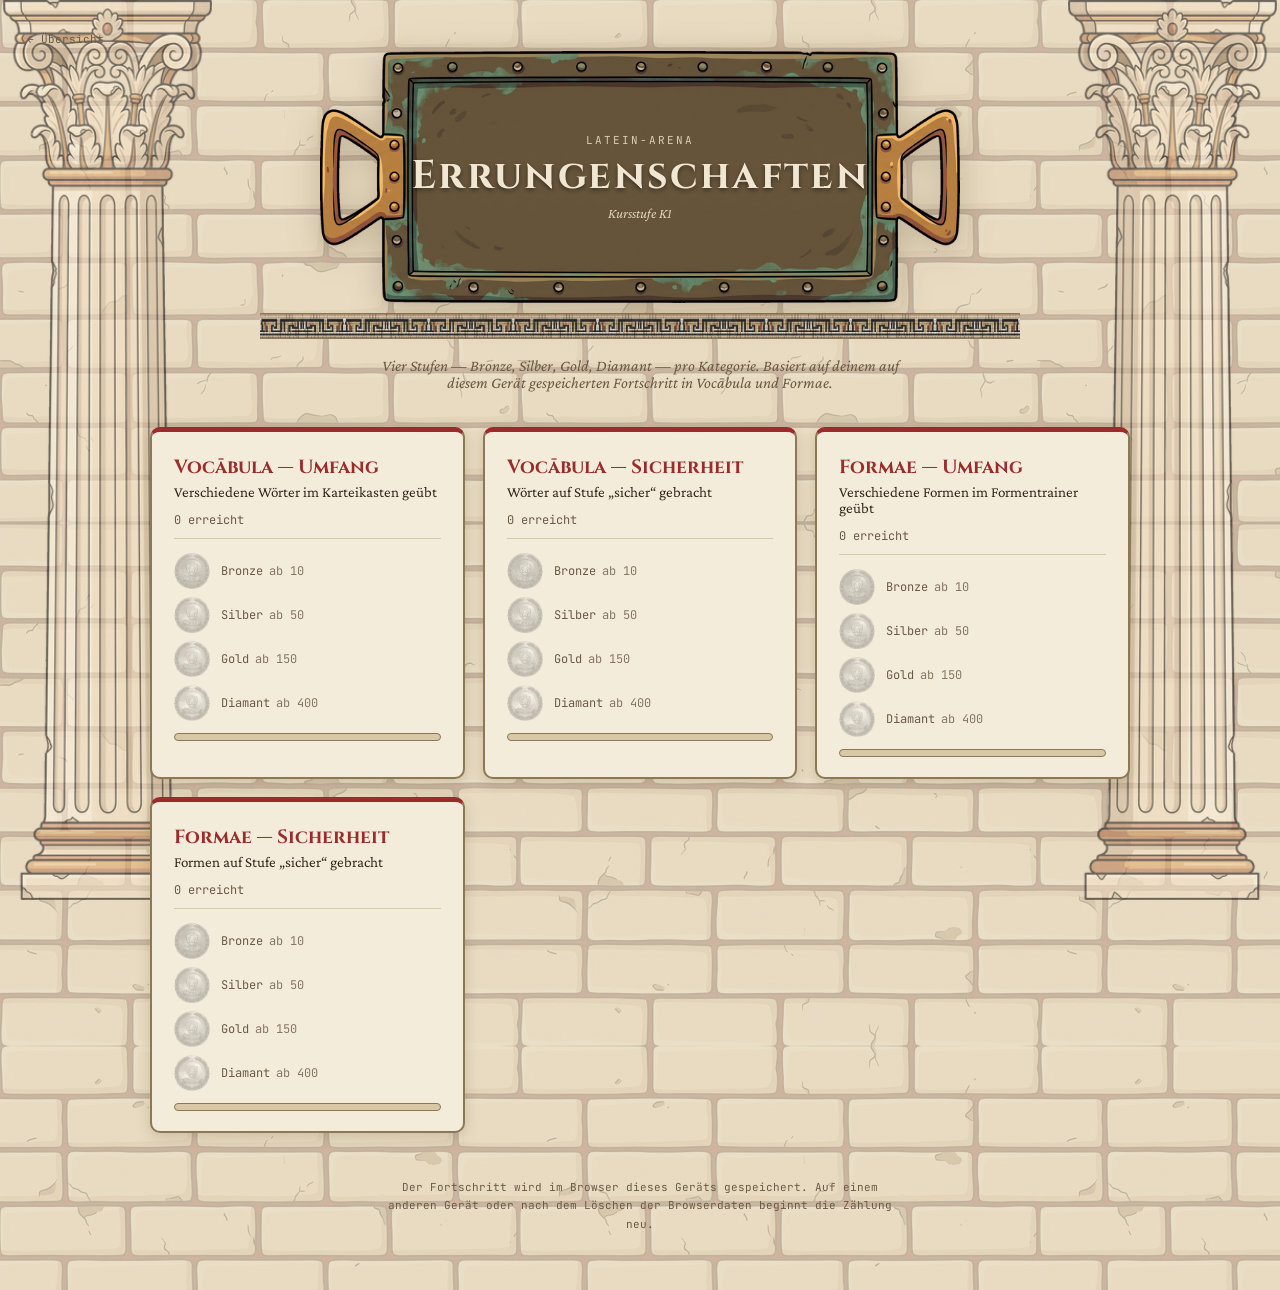
==== achievements.html @ 67e7aa0b "Oberflaeche auf das helle Theme der Schwester-Plattform umstellen Die Kursstufen-Arena sah aus wie v" ====
<!DOCTYPE html>
<html lang="de">
<head>
<meta charset="UTF-8">
<meta name="viewport" content="width=device-width, initial-scale=1">
<title>Errungenschaften · Latein-Arena</title>
<link rel="preconnect" href="https://fonts.googleapis.com">
<link rel="preconnect" href="https://fonts.gstatic.com" crossorigin>
<link href="https://fonts.googleapis.com/css2?family=Cinzel:wght@500;700&family=Crimson+Pro:ital,wght@0,400;0,600;1,400&family=JetBrains+Mono:wght@400;500&display=swap" rel="stylesheet">
<link rel="stylesheet" href="theme.css">
<style>
  .untertitel{ color:var(--ink-soft); font-style:italic; font-size:16px;
    margin:0 0 clamp(22px,4vh,36px); text-align:center; max-width:560px; }

  .gitter{ display:grid; grid-template-columns:repeat(auto-fit, minmax(310px, 1fr));
    gap:18px; width:100%; max-width:980px; }
  .karte{
    padding:22px 22px 20px; background:var(--putz);
    border:var(--rand); border-top:5px solid var(--pompeji); border-radius:10px;
    box-shadow:var(--schatten);
  }
  .karte-titel{ font-family:var(--font-display); font-weight:700; font-size:19px;
    color:var(--pompeji); margin-bottom:4px; }
  .karte-text{ font-size:15px; color:var(--ink); margin-bottom:12px; }
  .karte-stand{ font-family:var(--font-mono); font-size:12px; color:var(--ink-soft);
    margin-bottom:14px; padding-bottom:10px; border-bottom:1px solid var(--wand-tief); }

  /* Die Badges tragen die Stufe selbst. Nicht erreichte Stufen werden entsaettigt
     und abgedunkelt, statt durch einen Platzhalter ersetzt zu werden -- so ist
     sichtbar, was noch kommt. */
  .stufe-reihe{ display:flex; align-items:center; gap:11px; margin-bottom:8px; }
  .stufe-badge{ width:36px; height:36px; flex-shrink:0; background-size:contain;
    background-repeat:no-repeat; background-position:center;
    filter:grayscale(1) opacity(.32); transition:filter .3s; }
  .stufe-reihe.erreicht .stufe-badge{ filter:none; }
  .stufe-label{ font-family:var(--font-mono); font-size:12px; flex:1; }
  .stufe-label .stufe-name{ color:var(--ink-soft); }
  .stufe-reihe.erreicht .stufe-label .stufe-name{ color:var(--pompeji); font-weight:600; }
  .stufe-label .stufe-schwelle{ color:var(--ink-soft); margin-left:6px; opacity:.8; }
  .stufe-haken{ font-family:var(--font-mono); font-size:13px; color:var(--richtig); width:14px; }

  .balken{ height:8px; border-radius:4px; background:var(--wand-tief);
    overflow:hidden; margin-top:12px; border:1px solid var(--bronze); }
  .balken-fuell{ height:100%; background:var(--pompeji); transition:width .4s ease; }

  .fusszeile{ font-family:var(--font-mono); font-size:11px; color:var(--ink-soft);
    margin-top:clamp(30px,5vh,48px); text-align:center; max-width:520px; line-height:1.7; }
</style>
</head>
<body>
  <div class="saeule-links"></div>
  <div class="saeule-rechts"></div>

  <a class="zurueck" href="./index.html">← Übersicht</a>

  <div class="kopf-tafel">
    <div class="eyebrow">Latein-Arena</div>
    <h1>Errungenschaften</h1>
    <div class="kopf-unter">Kursstufe K1</div>
  </div>
  <div class="trenner"></div>

  <p class="untertitel">Vier Stufen — Bronze, Silber, Gold, Diamant — pro Kategorie. Basiert auf deinem auf diesem Gerät gespeicherten Fortschritt in Vocābula und Formae.</p>

  <div class="gitter" id="grid"></div>

  <p class="fusszeile">Der Fortschritt wird im Browser dieses Geräts gespeichert. Auf einem anderen Gerät oder nach dem Löschen der Browserdaten beginnt die Zählung neu.</p>

<script>
  const TIERS = [
    {name:"Bronze",  key:"bronze",  bild:"assets/achievements/badge_bronze.png"},
    {name:"Silber",  key:"silber",  bild:"assets/achievements/badge_silver.png"},
    {name:"Gold",    key:"gold",    bild:"assets/achievements/badge_gold.png"},
    {name:"Diamant", key:"diamant", bild:"assets/achievements/badge_diamond.png"},
  ];

  function ladeProgress(key){
    try {
      const raw = localStorage.getItem(key);
      return raw ? JSON.parse(raw) : {};
    } catch(e) { return {}; }
  }

  const vocProgress = ladeProgress("latein-arena-kursstufe-fortschritt");
  const formProgress = ladeProgress("formentrainer-fortschritt");

  function auswertung(progress){
    const stufen = Object.values(progress);
    return { geuebt: stufen.length, sicher: stufen.filter(s => s >= 3).length };
  }

  const vAusw = auswertung(vocProgress);
  const fAusw = auswertung(formProgress);

  const KATEGORIEN = [
    { titel:"Vocābula — Umfang", beschreibung:"Verschiedene Wörter im Karteikasten geübt", wert: vAusw.geuebt, schwellen:{bronze:10, silber:50, gold:150, diamant:400} },
    { titel:"Vocābula — Sicherheit", beschreibung:"Wörter auf Stufe „sicher“ gebracht", wert: vAusw.sicher, schwellen:{bronze:10, silber:50, gold:150, diamant:400} },
    { titel:"Formae — Umfang", beschreibung:"Verschiedene Formen im Formentrainer geübt", wert: fAusw.geuebt, schwellen:{bronze:10, silber:50, gold:150, diamant:400} },
    { titel:"Formae — Sicherheit", beschreibung:"Formen auf Stufe „sicher“ gebracht", wert: fAusw.sicher, schwellen:{bronze:10, silber:50, gold:150, diamant:400} },
  ];

  const grid = document.getElementById('grid');
  KATEGORIEN.forEach(k => {
    const karte = document.createElement('div');
    karte.className = 'karte';

    let hoechsteStufe = null;
    TIERS.forEach(t => { if (k.wert >= k.schwellen[t.key]) hoechsteStufe = t.name; });

    const naechste = TIERS.find(t => k.wert < k.schwellen[t.key]);
    const naechsteSchwelle = naechste ? k.schwellen[naechste.key] : k.schwellen.diamant;
    const vorherigeSchwelle = (() => {
      const idx = TIERS.findIndex(t => t.name === (naechste ? naechste.name : "Diamant"));
      return idx > 0 ? k.schwellen[TIERS[idx-1].key] : 0;
    })();
    const spanne = naechsteSchwelle - vorherigeSchwelle;
    const fortschrittImSpan = Math.max(0, k.wert - vorherigeSchwelle);
    const pct = Math.min(100, Math.round((fortschrittImSpan / spanne) * 100));

    karte.innerHTML = `
      <div class="karte-titel">${k.titel}</div>
      <div class="karte-text">${k.beschreibung}</div>
      <div class="karte-stand">${k.wert} erreicht${hoechsteStufe ? ` · aktuell: ${hoechsteStufe}` : ''}</div>
      ${TIERS.map(t => {
        const erreicht = k.wert >= k.schwellen[t.key];
        return `<div class="stufe-reihe ${erreicht?'erreicht':''}">
          <div class="stufe-badge" style="background-image:url('${t.bild}')"></div>
          <div class="stufe-label"><span class="stufe-name">${t.name}</span><span class="stufe-schwelle">ab ${k.schwellen[t.key]}</span></div>
          <div class="stufe-haken">${erreicht?'✓':''}</div>
        </div>`;
      }).join('')}
      <div class="balken"><div class="balken-fuell" style="width:${pct}%"></div></div>
    `;
    grid.appendChild(karte);
  });
</script>
</body>
</html>
---- theme.css ----
/* theme.css — Latein-Arena Kursstufe K1
   Gemeinsame Gestaltung von index, wortschatz, formentrainer und achievements.
   Einbinden per <link rel="stylesheet" href="theme.css"> VOR dem eigenen <style>.

   Die Palette ist bewusst dieselbe wie in der Schwester-Plattform "Ludi Romani"
   (Repo Latein_Plattform): gleiche Token-Namen, gleiche Werte, gleiche Assets.
   Wer dort eine Farbe aendert, kann die Zeile hier unveraendert uebernehmen.

   Abweichung: --font-display und --font-body. Ludi Romani nutzt Georgia und
   Verdana. In der Kursstufe wird viel zusammenhaengender Text gelesen, deshalb
   hier Cinzel (roemische Kapitalis) fuer Ueberschriften und Crimson Pro fuer
   den Fliesstext; Georgia bleibt als Rueckfallebene, falls die Webfonts nicht
   laden. Die Kontrastwerte sind davon nicht betroffen.

   Alle Kontraste sind Messwerte (WCAG-Verhaeltnis), keine Schaetzungen. */

:root {
    /* ---- Grundflaechen ---- */
    --wand:        #e6d9bf;   /* Seitengrund, Travertin */
    --wand-tief:   #d8c8a6;   /* Abstufung, Raender */
    --putz:        #f4ecdb;   /* Karten und helle Flaechen */
    --putz-hell:   #fbf6ec;   /* hervorgehobene Flaechen */

    /* ---- Schrift ---- */
    --ink:         #33281c;   /* Fliesstext      auf Wand 10,3 · auf Putz 12,2 */
    --ink-soft:    #6b5a44;   /* Sekundaertext   auf Wand  4,7 · auf Putz  5,6 */
    --pompeji:     #9b2c2c;   /* Akzent          auf Wand  5,4 · auf Putz  6,4 */

    /* ---- Material: nur fuer Raender und Flaechen, NIE als Schriftfarbe ---- */
    --bronze:      #8c7853;
    --gold:        #b8912f;
    --marmor:      #f0e6d2;

    /* ---- Rueckmeldung und Leitner-Stufen ----
       Die alten Stufenfarben (#b5533c/#c9a961/#6b8f5c) waren fuer den dunklen
       Grund gemacht und lagen auf Putz bei 2,6-3,4, also unter der Grenze.
       Diese hier liegen bei 5,5 / 5,2 / 6,0. */
    --richtig:     #2f6b3a;
    --falsch:      #b03030;
    --stufe-rot:   #b03030;
    --stufe-gelb:  #8a6114;
    --stufe-gruen: #2f6b3a;

    /* ---- Schrift ---- */
    --font-display: 'Cinzel', Georgia, 'Times New Roman', serif;
    --font-body:    'Crimson Pro', Georgia, 'Times New Roman', serif;
    --font-mono:    'JetBrains Mono', 'Consolas', monospace;

    /* ---- Wiederkehrende Masse ---- */
    --rand: 2px solid var(--bronze);
    --schatten: 0 4px 14px rgba(80, 60, 30, 0.18);
    --schatten-tief: 0 8px 24px rgba(80, 60, 30, 0.26);
}

* { box-sizing: border-box; }

body {
    margin: 0;
    font-family: var(--font-body);
    color: var(--ink);
    min-height: 100dvh;

    /* Steinwand als Grund, durch eine Lage Wandfarbe stark zurueckgenommen:
       Textur ja, Konkurrenz zum Inhalt nein. Kachel wie in Ludi Romani. */
    background-color: var(--wand);
    background-image:
        linear-gradient(rgba(230, 217, 191, 0.82), rgba(230, 217, 191, 0.82)),
        url('assets/ui/wand.jpg');
    background-size: auto, 520px auto;
    background-repeat: repeat, repeat;

    display: flex; flex-direction: column; align-items: center;
    padding: clamp(12px, 3vh, 28px) clamp(10px, 3vw, 16px) clamp(24px, 5vh, 60px);
}

/* ---------- Seitenkopf auf der Bronzetafel ----------
   Die tabula misst 900x354 (2,54:1). Sie traegt den Titel, also darf sie sich
   nicht verzerren: Breite und Hoehe folgen demselben Verhaeltnis. Das Feld der
   Tafel liegt innen bei etwa 78 % der Breite, deshalb sitzt der Text in einem
   entsprechend schmaleren Kasten. Marmorcreme auf dem dunklen Bronzefeld
   kommt auf 5,9, die Zeile darueber auf 4,7 (an der Bilddatei gemessen). */

.kopf-tafel {
    position: relative;
    width: clamp(300px, 62vw, 640px);
    aspect-ratio: 900 / 354;
    background: url('assets/ui/tabula.png') center / contain no-repeat;
    display: flex; flex-direction: column;
    align-items: center; justify-content: center;
    margin-bottom: 4px;
    filter: drop-shadow(0 6px 16px rgba(80, 60, 30, 0.28));
}
.kopf-tafel .eyebrow {
    font-family: var(--font-mono);
    font-size: clamp(8px, 1.1vw, 11px);
    letter-spacing: .18em; text-transform: uppercase;
    color: #d9cfb4; margin-bottom: 2px;
}
.kopf-tafel h1 {
    font-family: var(--font-display); font-weight: 700;
    font-size: clamp(20px, 3.6vw, 40px);
    letter-spacing: .06em; margin: 0; text-align: center;
    color: var(--marmor);
    text-shadow: 0 2px 4px rgba(0, 0, 0, .45);
}
.kopf-tafel .kopf-unter {
    font-family: var(--font-body); font-style: italic;
    font-size: clamp(10px, 1.3vw, 14px);
    color: #ddd3b8; margin-top: 2px; text-align: center;
}

/* ---------- Maeander-Trenner ----------
   Kachelt waagerecht; die Vorlage ist gespiegelt aufgebaut, die Naht sitzt
   deshalb exakt. */
.trenner {
    width: 100%; max-width: 760px; height: 26px;
    background: url('assets/ui/maeander.jpg') left center / auto 100% repeat-x;
    border-top: 1px solid var(--bronze);
    border-bottom: 1px solid var(--bronze);
    margin: 6px auto 18px;
}

/* ---------- Saeulen am Seitenrand ----------
   Reiner Zierrat hinter dem Inhalt, ohne Klickflaeche. Das Bild misst 200x860
   (1:4,3); 24vh Breite ist etwas mehr als die 23,3vh, die das Verhaeltnis
   verlangt, damit die Saeule vollstaendig sichtbar bleibt. Unter 1240 px
   bleibt kein Rand mehr uebrig, auf den sie passt. */
.saeule-links, .saeule-rechts {
    position: fixed; bottom: 0; width: 24vh; height: 100vh;
    background: url('assets/ui/saeule.png') bottom center / auto 100% no-repeat;
    pointer-events: none; z-index: -1; opacity: .55;
}
.saeule-links  { left: 0; }
.saeule-rechts { right: 0; transform: scaleX(-1); }
@media (max-width: 1240px) {
    .saeule-links, .saeule-rechts { display: none; }
}

/* ---------- Zurueck-Verweis ---------- */
.zurueck {
    align-self: flex-start;
    font-family: var(--font-mono); font-size: 11px;
    color: var(--ink-soft); text-decoration: none;
    padding: 4px 10px; border-radius: 6px;
    border: 1px solid transparent;
}
.zurueck:hover { color: var(--pompeji); border-color: var(--bronze); background: var(--putz); }

/* ---------- Knoepfe ----------
   Handlungsflaechen tragen Porphyr, den purpurroten Kaiserstein. Die Kachel
   liegt bei 260 px, also etwa eine Kachel je Knopf.
   WICHTIG: Wer diese Flaechen ueberschreibt, muss `background-color:` schreiben,
   nicht die Kurzform `background:` -- die wuerde das Bild entfernen. */

button, .knopf {
    font-family: var(--font-mono);
    font-size: clamp(12px, 1.3vw, 14px);
    padding: 9px 16px; border-radius: 8px;
    border: var(--rand); background: var(--putz); color: var(--ink);
    cursor: pointer; touch-action: manipulation;
    transition: background .15s, transform .12s, border-color .15s;
}
button:hover, .knopf:hover { background: var(--putz-hell); transform: translateY(-1px); }
button:disabled { cursor: default; transform: none; }

.knopf-haupt {
    background-image: url('assets/ui/porphyr.jpg');
    background-size: 260px auto; background-position: center;
    background-color: var(--pompeji);
    color: var(--marmor); border: 2px solid #6d1f1f;
    font-family: var(--font-display); font-weight: 700;
    letter-spacing: .08em; text-transform: uppercase;
    padding: 13px 32px; border-radius: 26px;
    box-shadow: var(--schatten); text-decoration: none;
    display: inline-block;
}
/* Aufhellen statt Farbwechsel: unter der Textur waere eine andere
   Hintergrundfarbe unsichtbar. */
.knopf-haupt:hover { filter: brightness(1.14); background: var(--pompeji) url('assets/ui/porphyr.jpg') center / 260px auto; }
.knopf-haupt:active { transform: translateY(2px); }

/* ---------- Tafeln und Kaesten ---------- */
.tafel {
    background: var(--putz); border: var(--rand); border-radius: 10px;
    box-shadow: var(--schatten); padding: 18px 20px;
}
.hinweis {
    background: var(--putz) url('assets/ui/lampe.png') right 14px top 12px / 34px auto no-repeat;
    border: var(--rand); border-left: 6px solid var(--pompeji);
    border-radius: 8px; padding: 18px 60px 18px 20px;
    text-align: left; line-height: 1.6; color: var(--ink);
}

/* ---------- Reiter ---------- */
.reiter {
    font-family: var(--font-mono); font-size: 12px;
    padding: 8px 16px; border-radius: 20px;
    border: 1px solid var(--bronze); background: var(--putz);
    color: var(--ink-soft); cursor: pointer; transition: all .18s;
    user-select: none;
}
.reiter:hover { background: var(--putz-hell); color: var(--ink); }
.reiter.aktiv {
    background-color: var(--pompeji);
    background-image: url('assets/ui/porphyr.jpg');
    background-size: 260px auto;
    color: var(--marmor); border-color: #6d1f1f;
    box-shadow: var(--schatten);
}
.reiter-reihe { display: flex; gap: 8px; flex-wrap: wrap; justify-content: center; margin-bottom: 14px; }

/* ---------- Auswahlfelder ---------- */
select {
    font-family: var(--font-mono); font-size: 12px;
    padding: 7px 11px; border-radius: 8px;
    border: 1px solid var(--bronze); background: var(--putz); color: var(--ink);
}
select option { background: var(--putz); color: var(--ink); }

/* ---------- Fortschrittsbalken ---------- */
.balken-schiene {
    flex: 1; min-width: 120px; height: 10px; border-radius: 5px;
    background: var(--wand-tief); overflow: hidden; border: 1px solid var(--bronze);
}
.balken-fuellung { height: 100%; background: var(--pompeji); transition: width .4s ease; }
.balken-fuellung.neu { background: var(--gold); }

@media (prefers-reduced-motion: reduce) {
    * { transition: none !important; animation: none !important; }
}
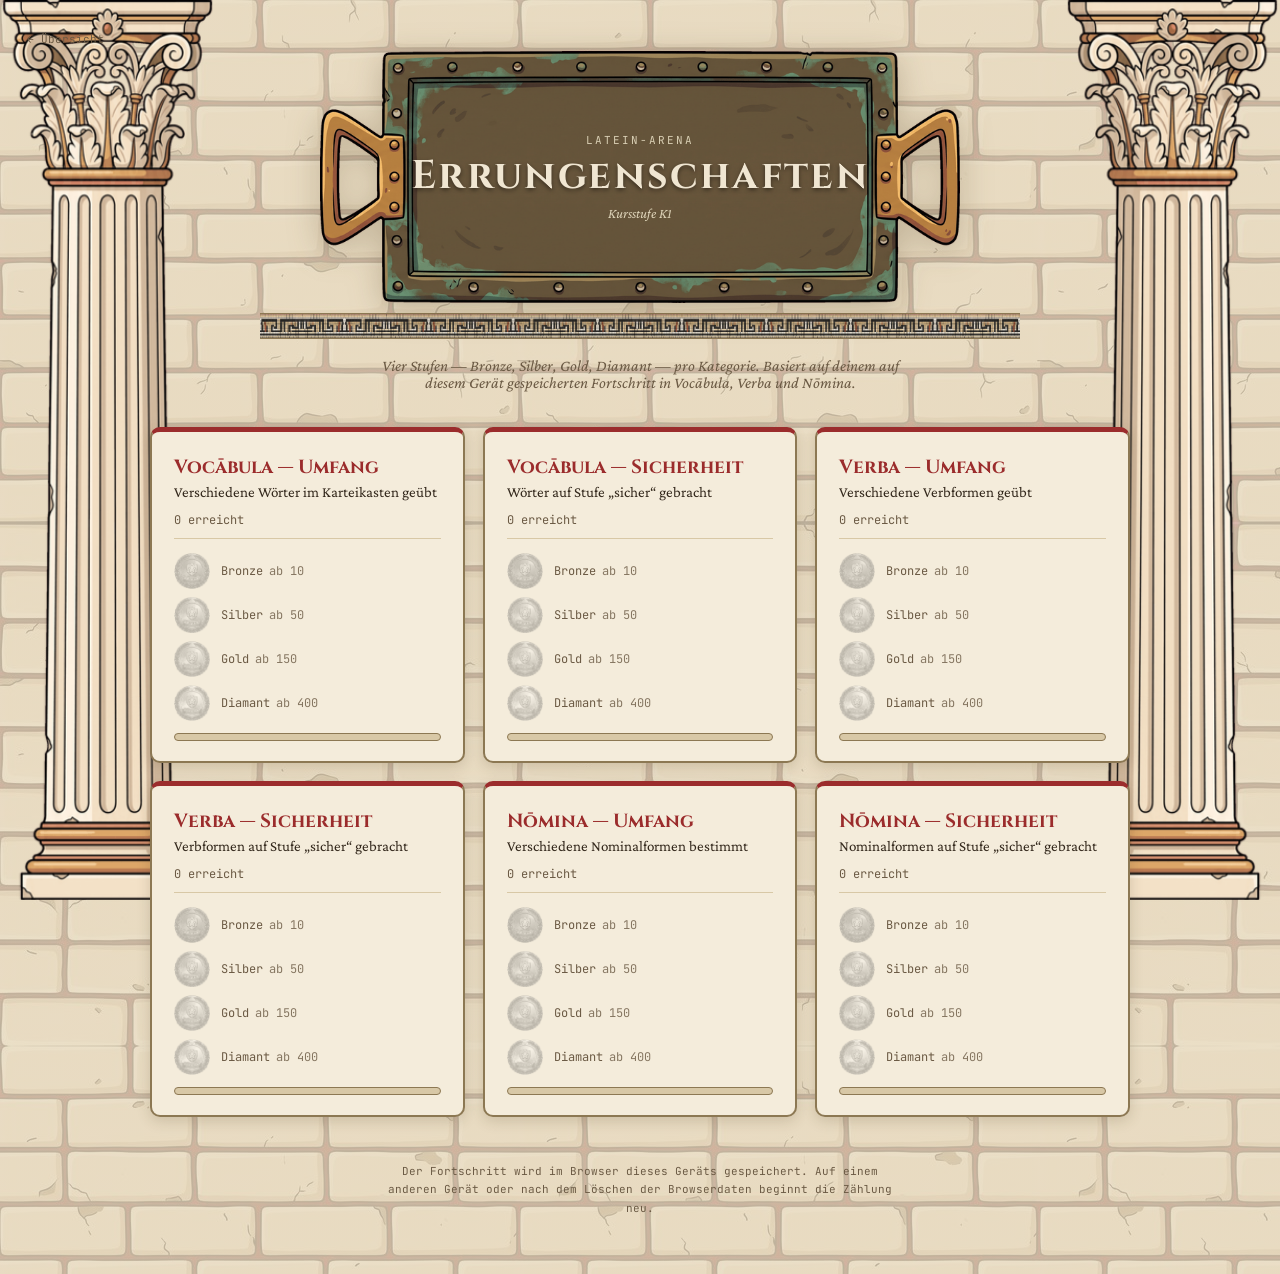
==== commit d54e6fbf: "Nomina: Formenbestimmung fuer Substantive und Adjektive Neues Werkzeug neben Vocabula und Verba. Wie" ====
--- a/achievements.html
+++ b/achievements.html
@@ -60,7 +60,7 @@
   </div>
   <div class="trenner"></div>
 
-  <p class="untertitel">Vier Stufen — Bronze, Silber, Gold, Diamant — pro Kategorie. Basiert auf deinem auf diesem Gerät gespeicherten Fortschritt in Vocābula und Formae.</p>
+  <p class="untertitel">Vier Stufen — Bronze, Silber, Gold, Diamant — pro Kategorie. Basiert auf deinem auf diesem Gerät gespeicherten Fortschritt in Vocābula, Verba und Nōmina.</p>
 
   <div class="gitter" id="grid"></div>
 
@@ -83,6 +83,7 @@
 
   const vocProgress = ladeProgress("latein-arena-kursstufe-fortschritt");
   const formProgress = ladeProgress("formentrainer-fortschritt");
+  const nomProgress  = ladeProgress("nomina-fortschritt");
 
   function auswertung(progress){
     const stufen = Object.values(progress);
@@ -91,12 +92,15 @@
 
   const vAusw = auswertung(vocProgress);
   const fAusw = auswertung(formProgress);
+  const nAusw = auswertung(nomProgress);
 
   const KATEGORIEN = [
     { titel:"Vocābula — Umfang", beschreibung:"Verschiedene Wörter im Karteikasten geübt", wert: vAusw.geuebt, schwellen:{bronze:10, silber:50, gold:150, diamant:400} },
     { titel:"Vocābula — Sicherheit", beschreibung:"Wörter auf Stufe „sicher“ gebracht", wert: vAusw.sicher, schwellen:{bronze:10, silber:50, gold:150, diamant:400} },
-    { titel:"Formae — Umfang", beschreibung:"Verschiedene Formen im Formentrainer geübt", wert: fAusw.geuebt, schwellen:{bronze:10, silber:50, gold:150, diamant:400} },
-    { titel:"Formae — Sicherheit", beschreibung:"Formen auf Stufe „sicher“ gebracht", wert: fAusw.sicher, schwellen:{bronze:10, silber:50, gold:150, diamant:400} },
+    { titel:"Verba — Umfang", beschreibung:"Verschiedene Verbformen geübt", wert: fAusw.geuebt, schwellen:{bronze:10, silber:50, gold:150, diamant:400} },
+    { titel:"Verba — Sicherheit", beschreibung:"Verbformen auf Stufe „sicher“ gebracht", wert: fAusw.sicher, schwellen:{bronze:10, silber:50, gold:150, diamant:400} },
+    { titel:"Nōmina — Umfang", beschreibung:"Verschiedene Nominalformen bestimmt", wert: nAusw.geuebt, schwellen:{bronze:10, silber:50, gold:150, diamant:400} },
+    { titel:"Nōmina — Sicherheit", beschreibung:"Nominalformen auf Stufe „sicher“ gebracht", wert: nAusw.sicher, schwellen:{bronze:10, silber:50, gold:150, diamant:400} },
   ];
 
   const grid = document.getElementById('grid');
--- a/theme.css
+++ b/theme.css
@@ -128,7 +128,7 @@
 .saeule-links, .saeule-rechts {
     position: fixed; bottom: 0; width: 24vh; height: 100vh;
     background: url('assets/ui/saeule.png') bottom center / auto 100% no-repeat;
-    pointer-events: none; z-index: -1; opacity: .55;
+    pointer-events: none; z-index: -1;
 }
 .saeule-links  { left: 0; }
 .saeule-rechts { right: 0; transform: scaleX(-1); }
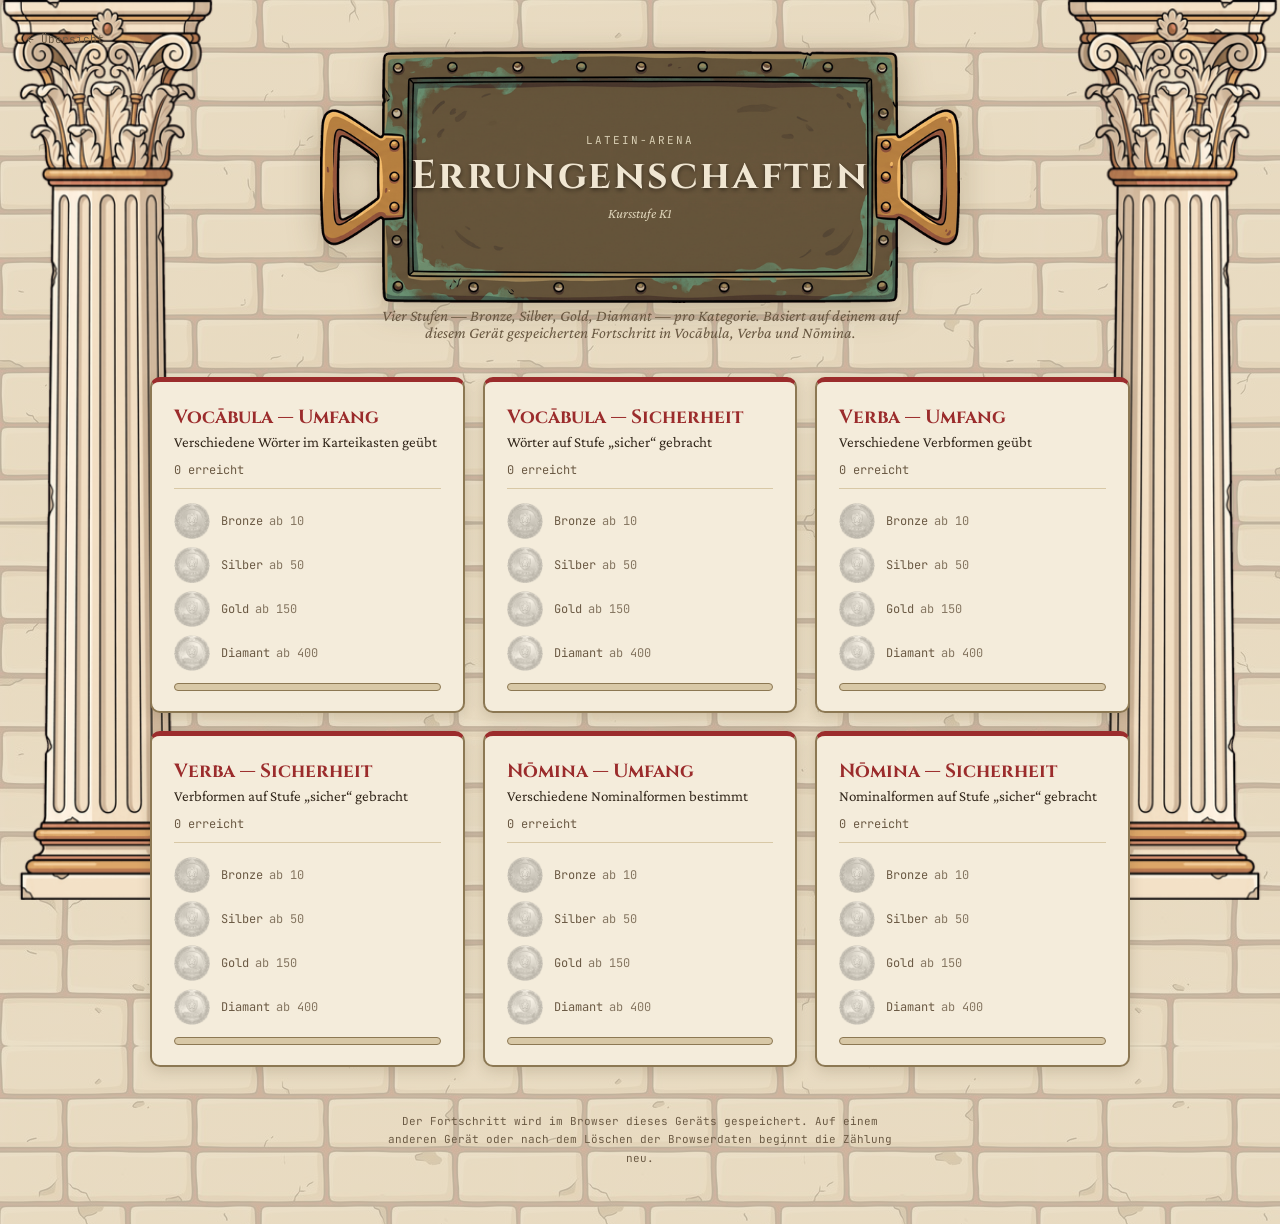
==== commit c4805014: "Maeander entfernen, Zielbalken auf einen Pergamentstreifen setzen Der Maeander-Trenner unter dem Sei" ====
--- a/achievements.html
+++ b/achievements.html
@@ -58,7 +58,6 @@
     <h1>Errungenschaften</h1>
     <div class="kopf-unter">Kursstufe K1</div>
   </div>
-  <div class="trenner"></div>
 
   <p class="untertitel">Vier Stufen — Bronze, Silber, Gold, Diamant — pro Kategorie. Basiert auf deinem auf diesem Gerät gespeicherten Fortschritt in Vocābula, Verba und Nōmina.</p>
 
--- a/theme.css
+++ b/theme.css
@@ -109,16 +109,23 @@
     color: #ddd3b8; margin-top: 2px; text-align: center;
 }
 
-/* ---------- Maeander-Trenner ----------
-   Kachelt waagerecht; die Vorlage ist gespiegelt aufgebaut, die Naht sitzt
-   deshalb exakt. */
-.trenner {
-    width: 100%; max-width: 760px; height: 26px;
-    background: url('assets/ui/maeander.jpg') left center / auto 100% repeat-x;
-    border-top: 1px solid var(--bronze);
-    border-bottom: 1px solid var(--bronze);
-    margin: 6px auto 18px;
-}
+
+/* ---------- Zieltafel ----------
+   Die Fortschrittsbalken gingen vor der Mauertextur unter. Sie sitzen deshalb
+   auf einem Pergamentstreifen, der sie vom Grund abhebt. Das Bild misst
+   900x190; border-image schneidet die gerollten Enden ab und dehnt nur die
+   Mitte, damit der Streifen bei jeder Breite richtig aussieht. */
+.ziel-tafel{
+    display:flex; flex-direction:column; align-items:center; gap:9px;
+    width:clamp(320px, 58vw, 760px);
+    margin-bottom:18px; padding:9px clamp(12px, 2.2vw, 26px);
+    background:#f6ecd4;
+    border:15px solid transparent;
+    border-image:url('assets/ui/pergament.png') 24 fill stretch;
+    filter:drop-shadow(0 6px 16px rgba(80, 60, 30, .24));
+}
+/* Die Balken selbst bringen ihre eigene Breite mit -- in der Tafel gilt deren Breite. */
+.ziel-tafel .daily-goal{ width:100%; margin-bottom:0; }
 
 /* ---------- Saeulen am Seitenrand ----------
    Reiner Zierrat hinter dem Inhalt, ohne Klickflaeche. Das Bild misst 200x860
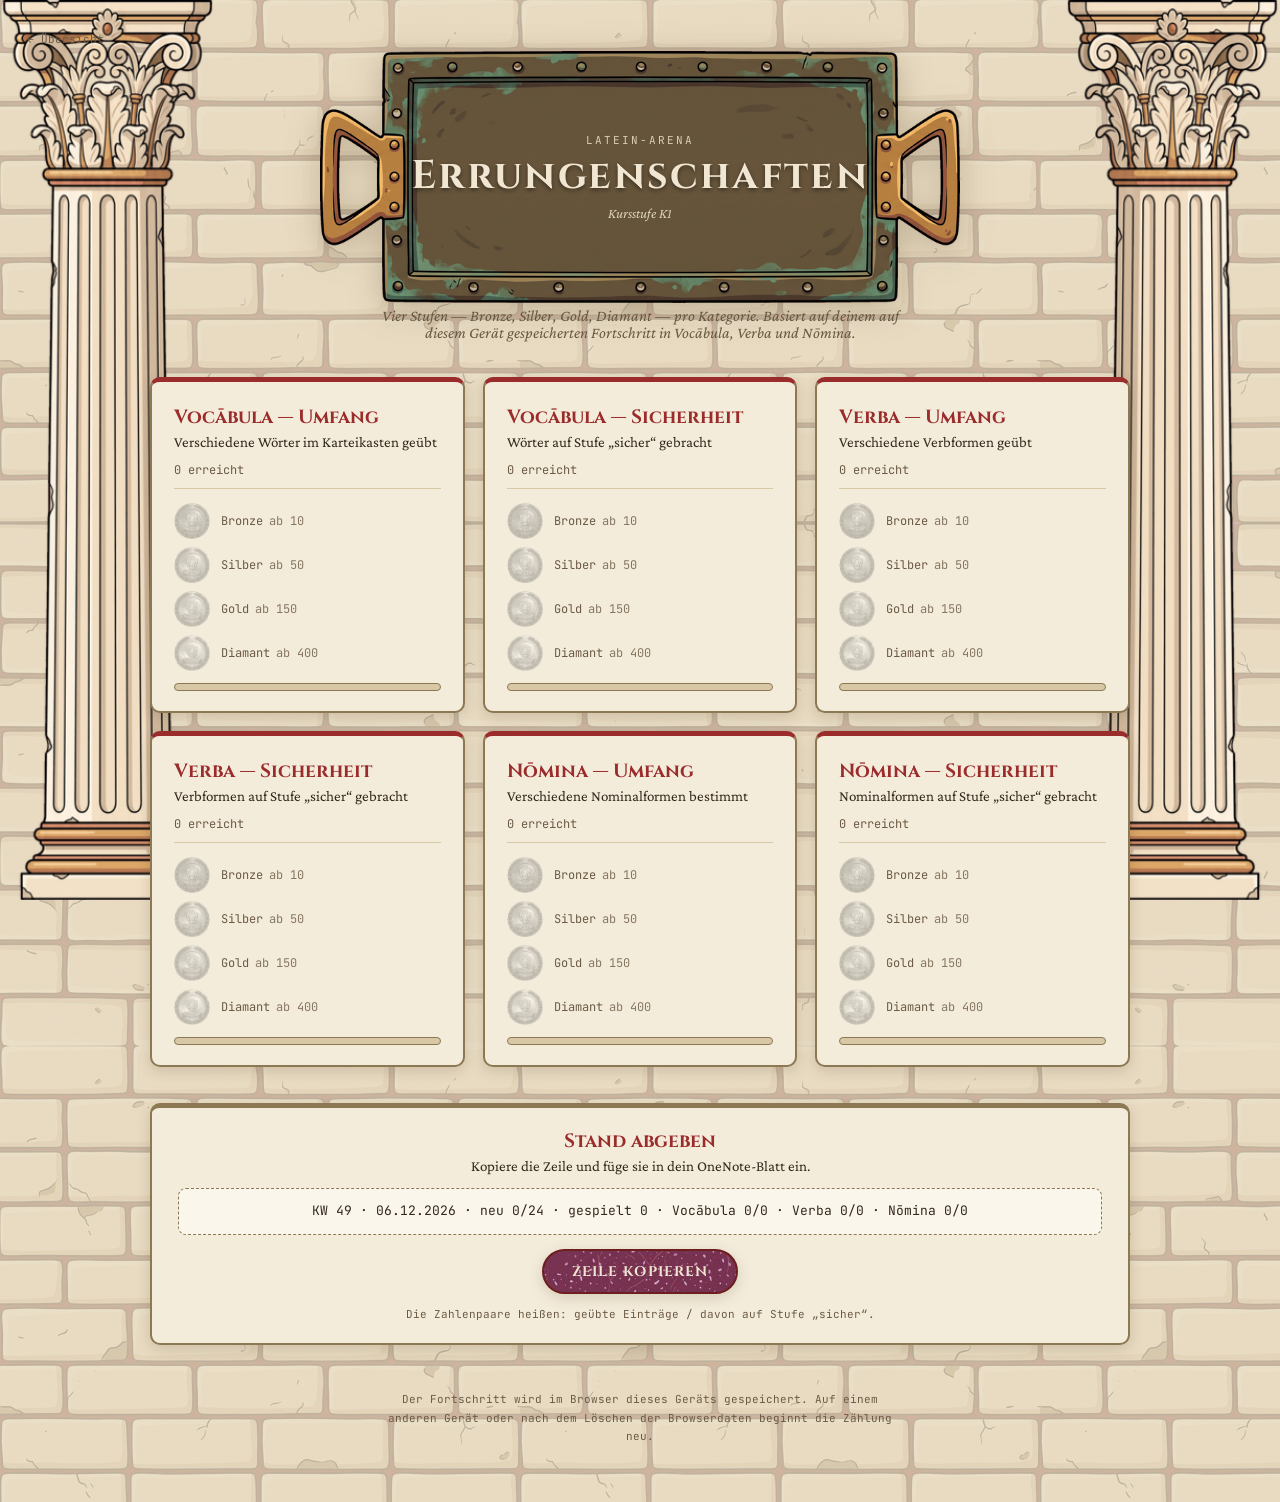
==== commit 35cd97b9: "Abgabezeile fuer OneNote, dazu ein Zaehler der gespielten Karten Die Schueler koennen ihren Stand je" ====
--- a/achievements.html
+++ b/achievements.html
@@ -43,6 +43,36 @@
     overflow:hidden; margin-top:12px; border:1px solid var(--bronze); }
   .balken-fuell{ height:100%; background:var(--pompeji); transition:width .4s ease; }
 
+  /* Abgabe: eine Zeile zum Kopieren, gedacht fuer das eigene OneNote-Blatt.
+     Bewusst menschenlesbar statt verschluesselt -- die Lehrkraft soll sie
+     ueberfliegen koennen, ohne etwas entschluesseln zu muessen. */
+  .abgabe{
+    width:100%; max-width:980px; margin-top:clamp(24px,4vh,38px);
+    padding:20px clamp(18px,3vw,26px);
+    background:var(--putz); border:var(--rand); border-top:5px solid var(--bronze);
+    border-radius:10px; box-shadow:var(--schatten); text-align:center;
+  }
+  .abgabe-titel{ font-family:var(--font-display); font-weight:700; font-size:19px;
+    color:var(--pompeji); margin-bottom:4px; }
+  .abgabe-text{ font-size:15px; color:var(--ink); margin-bottom:14px; }
+  .abgabe-code{
+    display:block; font-family:var(--font-mono); font-size:clamp(11px,1.4vw,13px);
+    line-height:1.6; color:var(--ink); background:var(--putz-hell);
+    border:1px dashed var(--bronze); border-radius:8px;
+    padding:12px 14px; margin-bottom:14px; word-break:break-word; user-select:all;
+  }
+  .abgabe-btn{
+    background-color:var(--pompeji); background-image:url('assets/ui/porphyr.jpg');
+    background-size:260px auto; background-position:center;
+    color:var(--marmor); border:2px solid #6d1f1f;
+    font-family:var(--font-display); font-weight:700; font-size:14px;
+    letter-spacing:.08em; text-transform:uppercase;
+    padding:11px 28px; border-radius:24px; box-shadow:var(--schatten); cursor:pointer;
+  }
+  .abgabe-btn:hover{ filter:brightness(1.14); transform:translateY(-1px); }
+  .abgabe-btn.fertig{ background-image:none; background-color:var(--richtig); border-color:#1f4d27; }
+  .abgabe-legende{ font-family:var(--font-mono); font-size:11px; color:var(--ink-soft);
+    margin-top:12px; line-height:1.6; }
   .fusszeile{ font-family:var(--font-mono); font-size:11px; color:var(--ink-soft);
     margin-top:clamp(30px,5vh,48px); text-align:center; max-width:520px; line-height:1.7; }
 </style>
@@ -63,8 +93,19 @@
 
   <div class="gitter" id="grid"></div>
 
+  <div class="abgabe">
+    <div class="abgabe-titel">Stand abgeben</div>
+    <div class="abgabe-text">Kopiere die Zeile und füge sie in dein OneNote-Blatt ein.</div>
+    <code class="abgabe-code" id="abgabeCode">—</code>
+    <button class="abgabe-btn" id="abgabeBtn">Zeile kopieren</button>
+    <div class="abgabe-legende" id="abgabeLegende">
+      Die Zahlenpaare heißen: geübte Einträge / davon auf Stufe „sicher“.
+    </div>
+  </div>
+
   <p class="fusszeile">Der Fortschritt wird im Browser dieses Geräts gespeichert. Auf einem anderen Gerät oder nach dem Löschen der Browserdaten beginnt die Zählung neu.</p>
 
+<script src="fortschritt.js"></script>
 <script>
   const TIERS = [
     {name:"Bronze",  key:"bronze",  bild:"assets/achievements/badge_bronze.png"},
@@ -136,6 +177,67 @@
     `;
     grid.appendChild(karte);
   });
+
+  // --- Abgabezeile ---------------------------------------------------------
+  // Eine Zeile, die die Schueler in ihr OneNote kopieren. Bewusst lesbar statt
+  // kodiert: die Lehrkraft soll die Spalte ueberfliegen koennen.
+  const WOCHE_KEY = "latein-arena-kursstufe-wochenstatistik";
+
+  // ISO-8601-Kalenderwoche, wie im Vokabeltrainer
+  function isoWoche(d){
+    const t = new Date(Date.UTC(d.getFullYear(), d.getMonth(), d.getDate()));
+    const wochentag = t.getUTCDay() || 7;
+    t.setUTCDate(t.getUTCDate() + 4 - wochentag);
+    const jahresbeginn = new Date(Date.UTC(t.getUTCFullYear(), 0, 1));
+    return Math.ceil(((t - jahresbeginn) / 86400000 + 1) / 7);
+  }
+
+  function abgabezeile(){
+    const heute = new Date();
+    const datum = String(heute.getDate()).padStart(2, "0") + "." +
+                  String(heute.getMonth() + 1).padStart(2, "0") + "." + heute.getFullYear();
+
+    let woche = { count: 0, goal: 24 };
+    try { const roh = localStorage.getItem(WOCHE_KEY); if (roh) woche = JSON.parse(roh); } catch(e) {}
+    const zielErreicht = woche.count >= woche.goal ? " ✓" : "";
+
+    const g = [
+      Gesamtzaehler.stand("latein-arena-kursstufe-gesamt"),
+      Gesamtzaehler.stand("formentrainer-gesamt"),
+      Gesamtzaehler.stand("nomina-gesamt")
+    ];
+    const karten = g.reduce((s, x) => s + x.karten, 0);
+    // "mindestens", solange ein Zaehler mit dem Startwert vorbelegt wurde
+    const vorzeichen = g.some(x => x.geschaetzt) ? "mind. " : "";
+
+    return `KW ${isoWoche(heute)} · ${datum} · neu ${woche.count}/${woche.goal}${zielErreicht}`
+         + ` · gespielt ${vorzeichen}${karten}`
+         + ` · Vocābula ${vAusw.geuebt}/${vAusw.sicher}`
+         + ` · Verba ${fAusw.geuebt}/${fAusw.sicher}`
+         + ` · Nōmina ${nAusw.geuebt}/${nAusw.sicher}`;
+  }
+
+  const zeile = abgabezeile();
+  document.getElementById('abgabeCode').textContent = zeile;
+
+  document.getElementById('abgabeBtn').addEventListener('click', async (e) => {
+    const knopf = e.currentTarget;
+    try {
+      await navigator.clipboard.writeText(zeile);
+      knopf.textContent = "Kopiert ✓"; knopf.classList.add('fertig');
+    } catch(err) {
+      // Kein Zugriff auf die Zwischenablage: manche Umgebungen verweigern die
+      // Berechtigung grundsaetzlich. Dann wenigstens die Zeile markieren -- die
+      // Flaeche traegt user-select:all, ein Tippen erfasst also alles, und das
+      // Geraet bietet von selbst "Kopieren" an.
+      const bereich = document.createRange();
+      bereich.selectNodeContents(document.getElementById('abgabeCode'));
+      const auswahl = window.getSelection();
+      auswahl.removeAllRanges(); auswahl.addRange(bereich);
+      knopf.textContent = "markiert – jetzt kopieren";
+    }
+    setTimeout(() => { knopf.textContent = "Zeile kopieren"; knopf.classList.remove('fertig'); }, 2500);
+  });
 </script>
 </body>
 </html>
--- a/theme.css
+++ b/theme.css
@@ -111,18 +111,70 @@
 
 
 /* ---------- Zieltafel ----------
-   Die Fortschrittsbalken gingen vor der Mauertextur unter. Sie sitzen deshalb
-   auf einem Pergamentstreifen, der sie vom Grund abhebt. Das Bild misst
-   900x190; border-image schneidet die gerollten Enden ab und dehnt nur die
-   Mitte, damit der Streifen bei jeder Breite richtig aussieht. */
+   Die Fortschrittsbalken gingen vor der Mauertextur unter. Sie liegen deshalb
+   auf einer ausgerollten Schriftrolle: zwei Rollenstaebe als Enden, dazwischen
+   das Pergament.
+
+   Zum Pergament: die Vorlage (900x190) ist an den Seitenraendern angeschnitten,
+   das Blatt laeuft dort ohne Rand aus dem Bild. Als border-image wurde diese
+   Schnittkante auf 15 px gequetscht und stand als harte Linie vor der Mauer.
+   Deshalb jetzt als Hintergrundbild mit doppelter Breite und zentriert: zu
+   sehen ist nur die mittlere Haelfte des Bildes, also sauberes Blatt ohne die
+   angeschnittenen Enden und ohne die beiden dunklen Falzlinien bei x=45 und
+   x=855. Die gewellte Ober- und Unterkante bleibt dabei erhalten. */
 .ziel-tafel{
+    /* Einmal zentral, damit Tafel und Staebe denselben Wert benutzen. */
+    --rolle: clamp(27px, 3.6vw, 37px);
+    --knauf: calc(var(--rolle) * 106 / 150);
+    display:flex; align-items:stretch;
+    width:clamp(320px, 58vw, 760px);
+    /* Die Knaeufe ragen ueber das Blatt hinaus. Der Aussenabstand faengt diesen
+       Ueberstand auf, sonst reichen sie auf schmalen Geraeten in die Zeile
+       darueber und in die Reiter darunter. */
+    margin:var(--knauf) 0 calc(18px + var(--knauf));
+    filter:drop-shadow(0 6px 16px rgba(80, 60, 30, .26));
+}
+/* Die Rollenstaebe als border-image: die Knaeufe sind die oberen und unteren
+   Randstreifen und behalten ihre Form, nur der gleichfoermige Schaft dazwischen
+   wird gedehnt. Einfaches Strecken des ganzen Bildes hatte die Knaeufe je nach
+   Hoehe der Tafel gestaucht oder breitgezogen (gemessen 0,12 bis 0,46 statt
+   0,23). Die Randbreiten folgen der Bildbreite von 150 px, damit die Knaeufe
+   bei jeder Rollenbreite unverzerrt bleiben.
+   Gemessene Zonen: links Schaft ab Zeile 112 bis 541 (Bild 150x654),
+/* Der Ueberstand entspricht der Knaufhoehe. Dadurch ist der Schaft so hoch wie
+   das Blatt -- so wie bei einer echten Rolle, um die das Pergament gewickelt
+   ist -- und die Knaeufe stehen vollstaendig darueber und darunter.
+
+   Beide Staebe benutzen dieselbe Knaufhoehe, damit sie auf gleicher Hoehe
+   sitzen. Die Vorlagen sind naemlich nicht deckungsgleich gezeichnet: links
+   112/112 bei 654 px Bildhoehe, rechts 98/100 bei 636 px. Gewaehlt ist der
+   Mittelwert 105/106, so verteilt sich die Abweichung auf beide Seiten (je
+   rund 6 %) statt eine Rolle um 14 % zu strecken. Die Schnittwerte des
+   border-image bleiben dagegen die jeweils gemessenen -- sie sagen, wo im Bild
+   der Knauf endet, und das ist je Vorlage verschieden. */
+.ziel-rolle{
+    --knauf-oben: calc(var(--rolle) * 105 / 150);
+    --knauf-unten: calc(var(--rolle) * 106 / 150);
+    flex:0 0 auto;
+    width:var(--rolle);
+    align-self:stretch;
+    border-style:solid; border-color:transparent;
+    border-width:var(--knauf-oben) 0 var(--knauf-unten);
+    background:none;
+}
+.ziel-rolle.links{
+    border-image:url('assets/ui/rolle-links.png') 112 0 fill stretch;
+    margin:calc(-1 * var(--knauf-oben)) -3px calc(-1 * var(--knauf-unten)) 0;
+}
+.ziel-rolle.rechts{
+    border-image:url('assets/ui/rolle-rechts.png') 98 0 100 0 fill stretch;
+    margin:calc(-1 * var(--knauf-oben)) 0 calc(-1 * var(--knauf-unten)) -3px;
+}
+.ziel-mitte{
+    flex:1 1 auto; min-width:0;
     display:flex; flex-direction:column; align-items:center; gap:9px;
-    width:clamp(320px, 58vw, 760px);
-    margin-bottom:18px; padding:9px clamp(12px, 2.2vw, 26px);
-    background:#f6ecd4;
-    border:15px solid transparent;
-    border-image:url('assets/ui/pergament.png') 24 fill stretch;
-    filter:drop-shadow(0 6px 16px rgba(80, 60, 30, .24));
+    padding:13px clamp(10px, 1.8vw, 20px);
+    background:url('assets/ui/pergament.png') center / 200% 100% no-repeat;
 }
 /* Die Balken selbst bringen ihre eigene Breite mit -- in der Tafel gilt deren Breite. */
 .ziel-tafel .daily-goal{ width:100%; margin-bottom:0; }
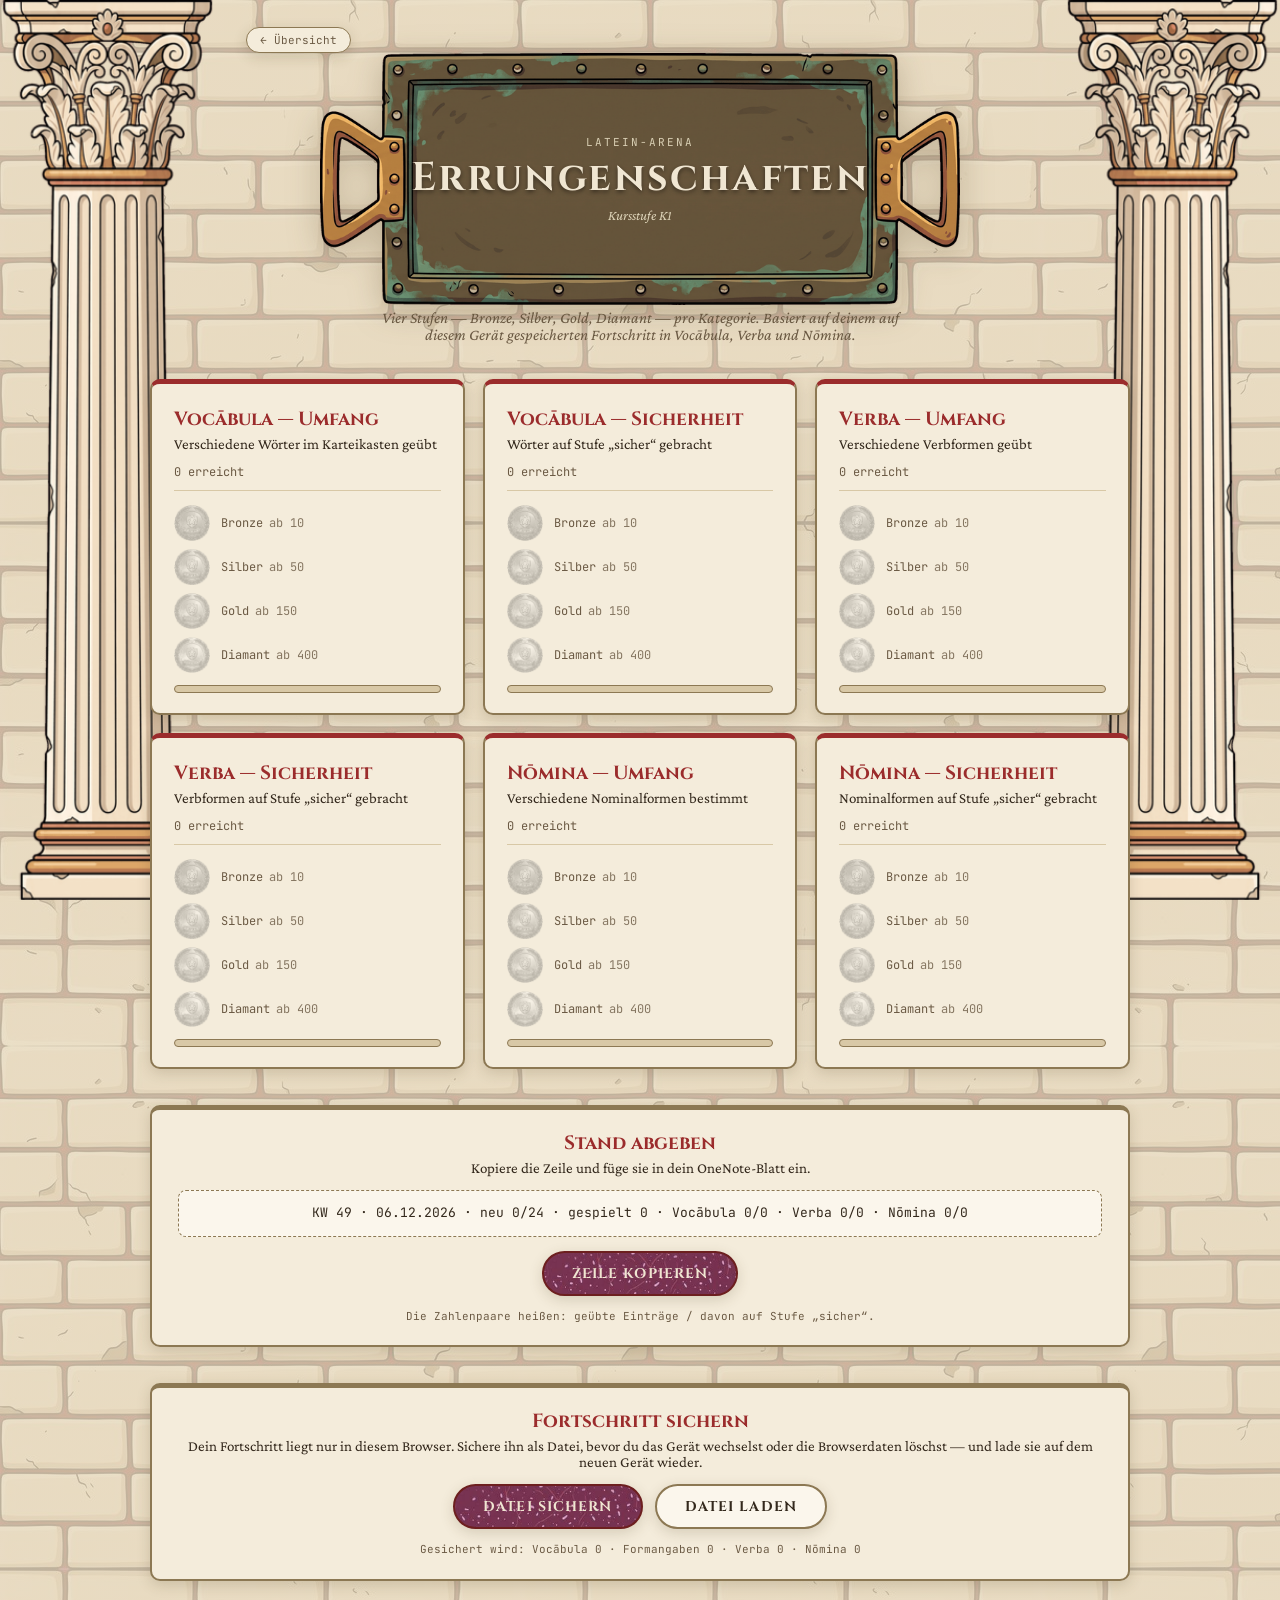
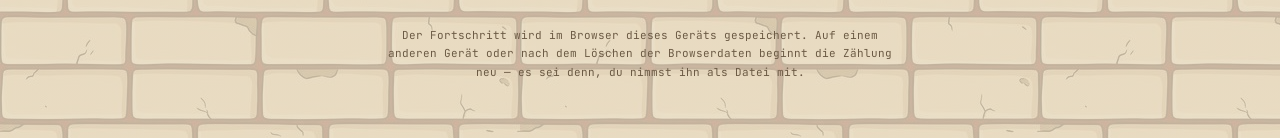
==== commit c7547dff: "Fortschritt als Datei sichern und laden Der Fortschritt liegt im localStorage und haengt damit an Br" ====
--- a/achievements.html
+++ b/achievements.html
@@ -73,6 +73,15 @@
   .abgabe-btn.fertig{ background-image:none; background-color:var(--richtig); border-color:#1f4d27; }
   .abgabe-legende{ font-family:var(--font-mono); font-size:11px; color:var(--ink-soft);
     margin-top:12px; line-height:1.6; }
+  /* Sicherung: dieselbe Tafel wie die Abgabe, aber zwei Knoepfe. Der zweite
+     ist hell -- Laden ersetzt den Stand und soll nicht der naheliegende
+     Klick sein. */
+  .sicherung-knoepfe{ display:flex; gap:12px; justify-content:center; flex-wrap:wrap; }
+  .abgabe-btn.hell{
+    background-image:none; background-color:var(--putz-hell);
+    color:var(--ink); border:2px solid var(--bronze);
+  }
+  .abgabe-btn.hell:hover{ background-color:var(--wand); filter:none; }
   .fusszeile{ font-family:var(--font-mono); font-size:11px; color:var(--ink-soft);
     margin-top:clamp(30px,5vh,48px); text-align:center; max-width:520px; line-height:1.7; }
 </style>
@@ -103,7 +112,18 @@
     </div>
   </div>
 
-  <p class="fusszeile">Der Fortschritt wird im Browser dieses Geräts gespeichert. Auf einem anderen Gerät oder nach dem Löschen der Browserdaten beginnt die Zählung neu.</p>
+
+  <div class="abgabe">
+    <div class="abgabe-titel">Fortschritt sichern</div>
+    <div class="abgabe-text">Dein Fortschritt liegt nur in diesem Browser. Sichere ihn als Datei, bevor du das Gerät wechselst oder die Browserdaten löschst — und lade sie auf dem neuen Gerät wieder.</div>
+    <div class="sicherung-knoepfe">
+      <button class="abgabe-btn" id="exportBtn">Datei sichern</button>
+      <button class="abgabe-btn hell" id="importBtn">Datei laden</button>
+      <input type="file" id="importDatei" accept="application/json,.json" hidden>
+    </div>
+    <div class="abgabe-legende" id="sicherungLegende">—</div>
+  </div>
+  <p class="fusszeile">Der Fortschritt wird im Browser dieses Geräts gespeichert. Auf einem anderen Gerät oder nach dem Löschen der Browserdaten beginnt die Zählung neu — es sei denn, du nimmst ihn als Datei mit.</p>
 
 <script src="fortschritt.js"></script>
 <script>
@@ -207,11 +227,9 @@
       Gesamtzaehler.stand("nomina-gesamt")
     ];
     const karten = g.reduce((s, x) => s + x.karten, 0);
-    // "mindestens", solange ein Zaehler mit dem Startwert vorbelegt wurde
-    const vorzeichen = g.some(x => x.geschaetzt) ? "mind. " : "";
 
     return `KW ${isoWoche(heute)} · ${datum} · neu ${woche.count}/${woche.goal}${zielErreicht}`
-         + ` · gespielt ${vorzeichen}${karten}`
+         + ` · gespielt ${karten}`
          + ` · Vocābula ${vAusw.geuebt}/${vAusw.sicher}`
          + ` · Verba ${fAusw.geuebt}/${fAusw.sicher}`
          + ` · Nōmina ${nAusw.geuebt}/${nAusw.sicher}`;
@@ -238,6 +256,144 @@
     }
     setTimeout(() => { knopf.textContent = "Zeile kopieren"; knopf.classList.remove('fertig'); }, 2500);
   });
+
+  // --- Sicherung: Fortschritt als Datei ------------------------------------
+  // Der Fortschritt liegt im localStorage und haengt damit an Browser und
+  // Geraet. Zwischenablage scheidet als Weg aus: ein voller Kartenkasten sind
+  // rund 70 KB JSON, das laesst sich nicht sinnvoll einfuegen -- und die
+  // Berechtigung fehlt auf manchen Geraeten ohnehin. Also eine Datei.
+  //
+  // Gesichert werden die rohen Zeichenketten aus dem Speicher, nicht geparste
+  // Objekte. So muss diese Stelle die Form der einzelnen Schluessel nicht
+  // kennen und bleibt gueltig, wenn sich an ihnen etwas aendert.
+  const SICHER_TYP = "latein-arena-k1";
+  const SICHER_KEYS = [
+    "latein-arena-kursstufe-fortschritt",
+    "latein-arena-kursstufe-formen",
+    "latein-arena-kursstufe-tagesstatistik",
+    "latein-arena-kursstufe-wochenstatistik",
+    "latein-arena-kursstufe-gesamt",
+    "formentrainer-fortschritt",
+    "formentrainer-tagesstatistik",
+    "formentrainer-gesamt",
+    "nomina-fortschritt",
+    "nomina-tagesstatistik",
+    "nomina-gesamt"
+  ];
+
+  function melde(text){
+    document.getElementById('sicherungLegende').textContent = text;
+  }
+
+  // Anzahl der Eintraege in einer rohen Zeichenkette, 0 bei allem Unlesbaren.
+  function anzahlEintraege(roh){
+    if (typeof roh !== 'string') return 0;
+    try {
+      const o = JSON.parse(roh);
+      return (o && typeof o === 'object') ? Object.keys(o).length : 0;
+    } catch(e) { return 0; }
+  }
+
+  function lies(k){
+    try { return localStorage.getItem(k); } catch(e) { return null; }
+  }
+
+  // Die drei Zahlen, die eine Sicherung beschreiben.
+  function umfang(holen){
+    return {
+      voc:    anzahlEintraege(holen("latein-arena-kursstufe-fortschritt")),
+      formen: anzahlEintraege(holen("latein-arena-kursstufe-formen")),
+      verba:  anzahlEintraege(holen("formentrainer-fortschritt")),
+      nomina: anzahlEintraege(holen("nomina-fortschritt"))
+    };
+  }
+  function umfangText(u){
+    return `Vocābula ${u.voc} · Formangaben ${u.formen} · Verba ${u.verba} · Nōmina ${u.nomina}`;
+  }
+
+  melde("Gesichert wird: " + umfangText(umfang(lies)));
+
+  document.getElementById('exportBtn').addEventListener('click', () => {
+    const daten = {};
+    SICHER_KEYS.forEach(k => {
+      const roh = lies(k);
+      if (roh !== null) daten[k] = roh;
+    });
+    if (Object.keys(daten).length === 0){
+      return melde("Es gibt noch nichts zu sichern — üb erst eine Runde.");
+    }
+    const heute = new Date();
+    const stempel = heute.getFullYear() + "-"
+      + String(heute.getMonth() + 1).padStart(2, "0") + "-"
+      + String(heute.getDate()).padStart(2, "0");
+    const inhalt = JSON.stringify({
+      typ: SICHER_TYP, version: 1, erstellt: heute.toISOString(), daten
+    });
+    const url = URL.createObjectURL(new Blob([inhalt], { type: "application/json" }));
+    const a = document.createElement('a');
+    a.href = url;
+    a.download = "latein-arena-k1-" + stempel + ".json";
+    document.body.appendChild(a);
+    a.click();
+    a.remove();
+    setTimeout(() => URL.revokeObjectURL(url), 2000);
+    melde("Gesichert als latein-arena-k1-" + stempel + ".json — bewahre die Datei auf, wo du sie wiederfindest.");
+  });
+
+  document.getElementById('importBtn').addEventListener('click', () => {
+    document.getElementById('importDatei').click();
+  });
+
+  document.getElementById('importDatei').addEventListener('change', (e) => {
+    const datei = e.target.files && e.target.files[0];
+    e.target.value = "";           // dieselbe Datei soll erneut waehlbar sein
+    if (!datei) return;
+
+    const leser = new FileReader();
+    leser.onerror = () => melde("Die Datei ließ sich nicht lesen.");
+    leser.onload = () => {
+      let sicherung;
+      try { sicherung = JSON.parse(leser.result); }
+      catch(err){ return melde("Das ist keine gültige Sicherungsdatei."); }
+
+      if (!sicherung || sicherung.typ !== SICHER_TYP
+          || !sicherung.daten || typeof sicherung.daten !== 'object'){
+        return melde("Das ist keine Sicherung der Latein-Arena.");
+      }
+
+      // Nur bekannte Schluessel, und nur, was sich als JSON lesen laesst: eine
+      // fremde oder beschaedigte Datei soll den Speicher nicht mit Unsinn
+      // fuellen, den die Werkzeuge dann nicht mehr auswerten koennen.
+      const zuSchreiben = {};
+      SICHER_KEYS.forEach(k => {
+        const wert = sicherung.daten[k];
+        if (typeof wert !== 'string') return;
+        try { JSON.parse(wert); } catch(err){ return; }
+        zuSchreiben[k] = wert;
+      });
+      if (Object.keys(zuSchreiben).length === 0){
+        return melde("Die Datei enthält keinen lesbaren Fortschritt.");
+      }
+
+      // Vorher und nachher nebeneinander: der haeufigste Fehlgriff ist, eine
+      // alte Datei ueber einen neueren Stand zu spielen.
+      const jetzt = umfang(lies);
+      const neu = umfang(k => zuSchreiben[k] !== undefined ? zuSchreiben[k] : null);
+      const frage = "Gesicherten Stand einspielen?\n\n"
+        + "  jetzt:  " + umfangText(jetzt) + "\n"
+        + "  Datei:  " + umfangText(neu) + "\n\n"
+        + "Der Stand auf diesem Gerät wird ersetzt.";
+      if (!confirm(frage)) return melde("Abgebrochen — es wurde nichts geändert.");
+
+      try {
+        Object.keys(zuSchreiben).forEach(k => localStorage.setItem(k, zuSchreiben[k]));
+      } catch(err){
+        return melde("Schreiben fehlgeschlagen: " + err.message);
+      }
+      location.reload();
+    };
+    leser.readAsText(datei);
+  });
 </script>
 </body>
 </html>
--- a/theme.css
+++ b/theme.css
@@ -195,15 +195,29 @@
     .saeule-links, .saeule-rechts { display: none; }
 }
 
-/* ---------- Zurueck-Verweis ---------- */
+/* ---------- Zurueck-Verweis ----------
+   Er trug bisher nur graue Schrift ohne Flaeche und war dadurch kaum als
+   Schaltflaeche zu erkennen. Jetzt eine eigene Taefelchen-Flaeche. */
 .zurueck {
     align-self: flex-start;
     font-family: var(--font-mono); font-size: 11px;
     color: var(--ink-soft); text-decoration: none;
-    padding: 4px 10px; border-radius: 6px;
-    border: 1px solid transparent;
-}
-.zurueck:hover { color: var(--pompeji); border-color: var(--bronze); background: var(--putz); }
+    padding: 5px 13px; border-radius: 16px;
+    border: 1px solid var(--bronze);
+    background: var(--putz);
+    box-shadow: var(--schatten);
+    position: relative; z-index: 1;
+    transition: background .15s, color .15s;
+}
+.zurueck:hover { color: var(--pompeji); background: var(--putz-hell); }
+
+/* Ab 1241 px erscheinen die Saeulen -- und der Verweis stand dann komplett
+   hinter der linken (gemessen: Verweis 16..110 px, Saeule 0..215 px), war also
+   nur durch Zufall zu finden. Der Einzug folgt derselben Breite wie die Saeule,
+   damit er bei jeder Fensterhoehe daran vorbeikommt. */
+@media (min-width: 1241px) {
+    .zurueck { margin-left: calc(24vh + 14px); }
+}
 
 /* ---------- Knoepfe ----------
    Handlungsflaechen tragen Porphyr, den purpurroten Kaiserstein. Die Kachel
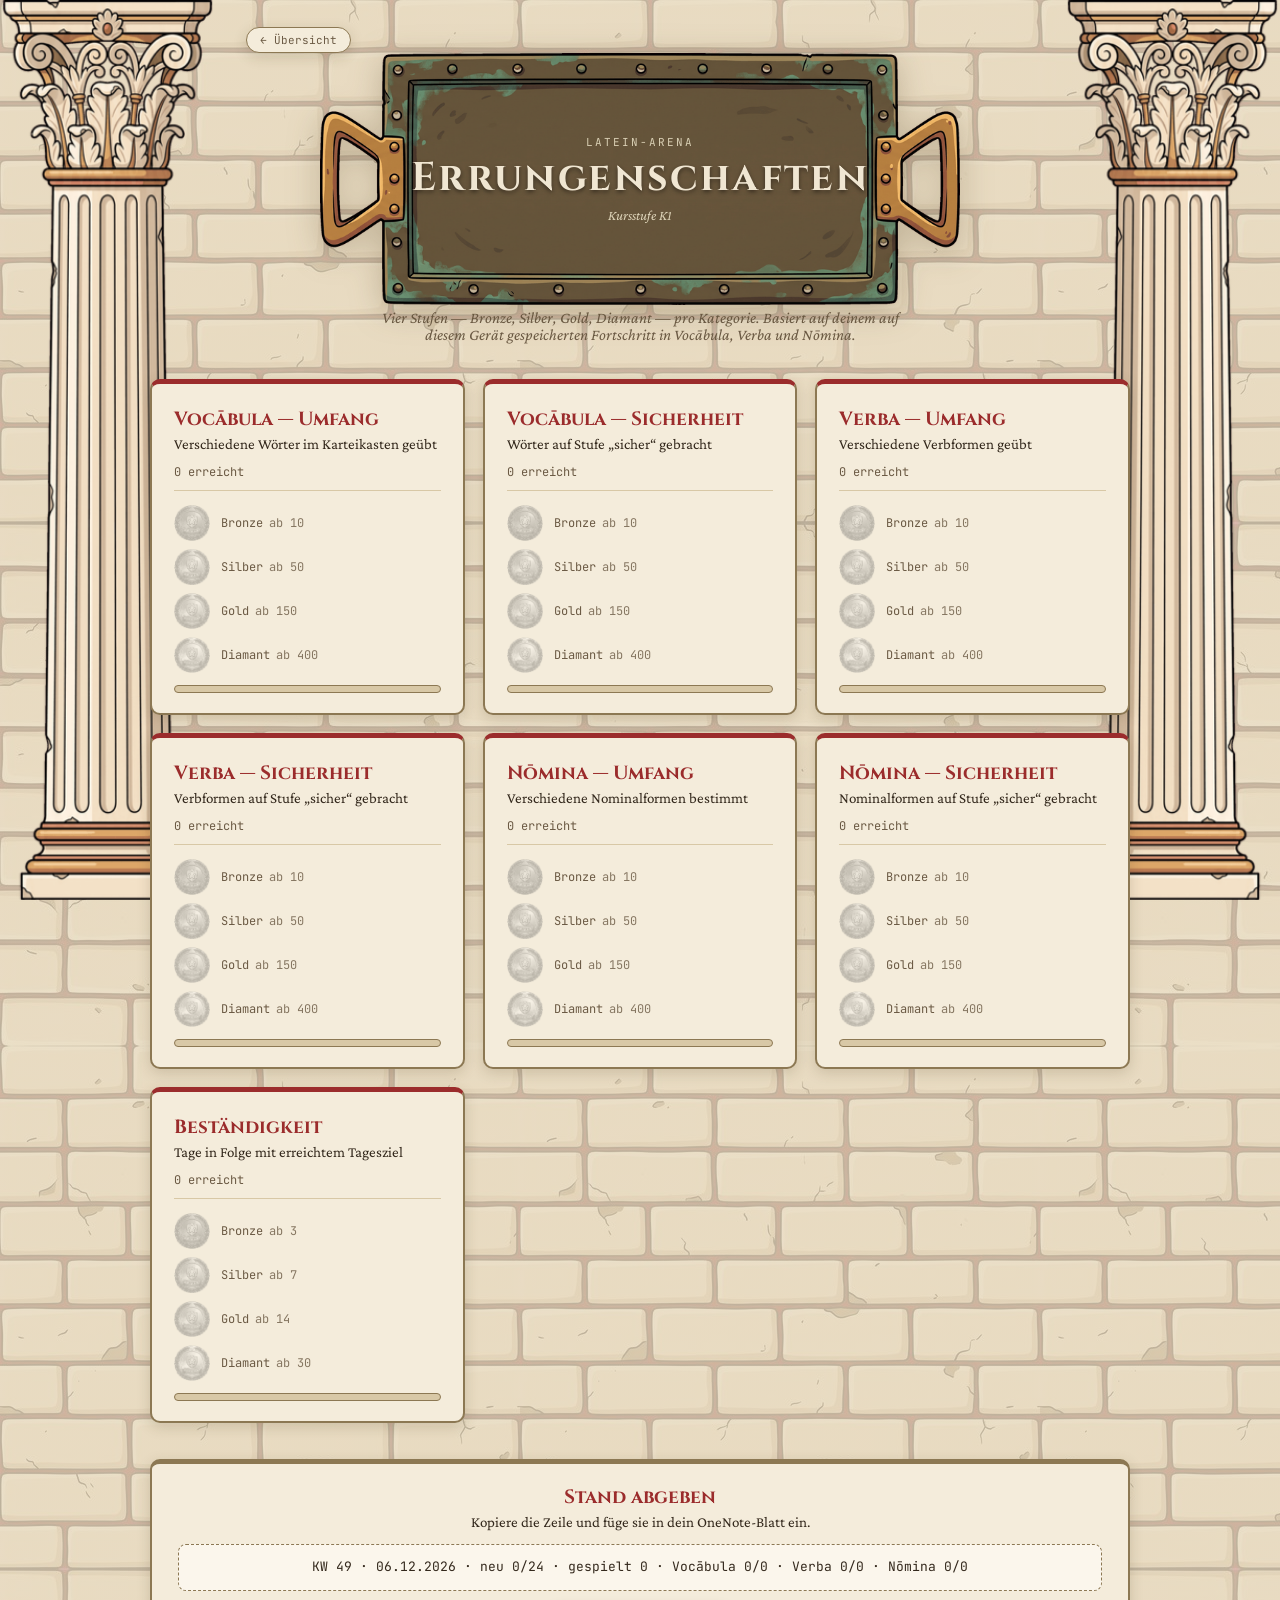
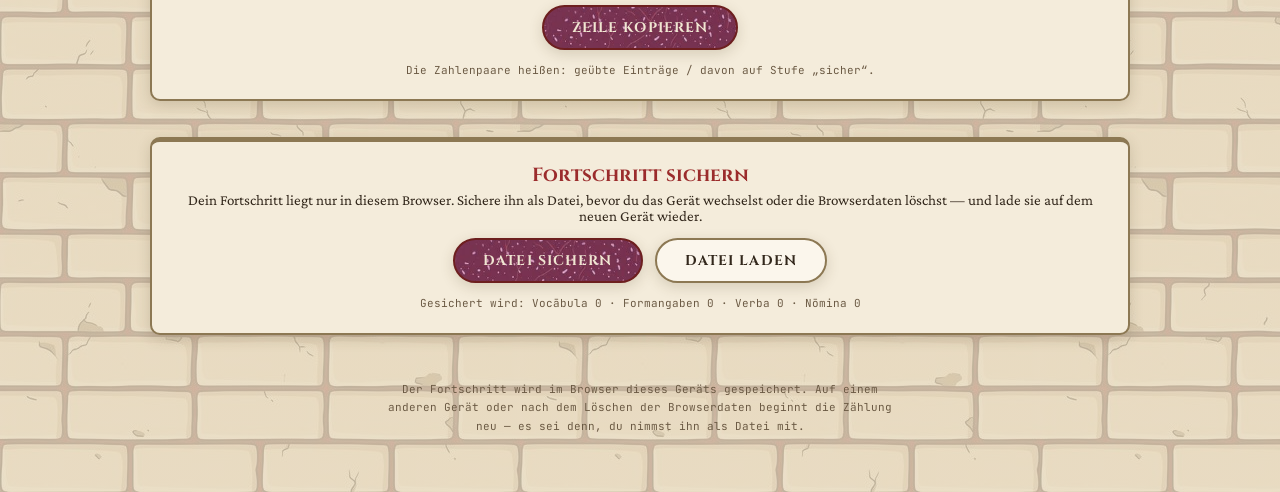
==== commit 41b9a99b: "Tagesserie: Regelmaessigkeit sichtbar machen Alle sechs Errungenschaften massen bisher Menge -- geue" ====
--- a/achievements.html
+++ b/achievements.html
@@ -126,6 +126,7 @@
   <p class="fusszeile">Der Fortschritt wird im Browser dieses Geräts gespeichert. Auf einem anderen Gerät oder nach dem Löschen der Browserdaten beginnt die Zählung neu — es sei denn, du nimmst ihn als Datei mit.</p>
 
 <script src="fortschritt.js"></script>
+<script src="serie.js"></script>
 <script>
   const TIERS = [
     {name:"Bronze",  key:"bronze",  bild:"assets/achievements/badge_bronze.png"},
@@ -146,9 +147,12 @@
   const nomProgress  = ladeProgress("nomina-fortschritt");
 
   function auswertung(progress){
-    const stufen = Object.values(progress);
+    // Ein Eintrag ist eine blosse Stufe (Altbestand) oder [Stufe, Tag].
+    const stufen = Object.values(progress).map(v => Array.isArray(v) ? v[0] : v);
     return { geuebt: stufen.length, sicher: stufen.filter(s => s >= 3).length };
   }
+
+  const serieStand = (typeof Serie !== "undefined") ? Serie.stand() : { laenge:0, bester:0 };
 
   const vAusw = auswertung(vocProgress);
   const fAusw = auswertung(formProgress);
@@ -161,6 +165,12 @@
     { titel:"Verba — Sicherheit", beschreibung:"Verbformen auf Stufe „sicher“ gebracht", wert: fAusw.sicher, schwellen:{bronze:10, silber:50, gold:150, diamant:400} },
     { titel:"Nōmina — Umfang", beschreibung:"Verschiedene Nominalformen bestimmt", wert: nAusw.geuebt, schwellen:{bronze:10, silber:50, gold:150, diamant:400} },
     { titel:"Nōmina — Sicherheit", beschreibung:"Nominalformen auf Stufe „sicher“ gebracht", wert: nAusw.sicher, schwellen:{bronze:10, silber:50, gold:150, diamant:400} },
+    // Die einzige Kategorie, die nicht Menge misst, sondern Regelmäßigkeit.
+    // Zehn Minuten an fünf Tagen sind mehr wert als eine Stunde am Sonntag.
+    { titel:"Beständigkeit", beschreibung: serieStand.bester > serieStand.laenge
+        ? `Tage in Folge mit erreichtem Tagesziel — Bestwert: ${serieStand.bester}`
+        : "Tage in Folge mit erreichtem Tagesziel",
+      wert: serieStand.laenge, schwellen:{bronze:3, silber:7, gold:14, diamant:30} },
   ];
 
   const grid = document.getElementById('grid');
@@ -228,8 +238,9 @@
     ];
     const karten = g.reduce((s, x) => s + x.karten, 0);
 
+    const serie = serieStand.laenge > 0 ? ` · Serie ${serieStand.laenge}` : '';
     return `KW ${isoWoche(heute)} · ${datum} · neu ${woche.count}/${woche.goal}${zielErreicht}`
-         + ` · gespielt ${karten}`
+         + serie + ` · gespielt ${karten}`
          + ` · Vocābula ${vAusw.geuebt}/${vAusw.sicher}`
          + ` · Verba ${fAusw.geuebt}/${fAusw.sicher}`
          + ` · Nōmina ${nAusw.geuebt}/${nAusw.sicher}`;
--- a/theme.css
+++ b/theme.css
@@ -264,6 +264,16 @@
     text-align: left; line-height: 1.6; color: var(--ink);
 }
 
+/* Die Tagesserie sitzt unter den Zielbalken auf der Schriftrolle. Sie
+   erscheint nur, wenn es eine gibt -- eine Null daneben waere eine
+   Mahnung, keine Belohnung. */
+.serie-chip {
+    font-family: var(--font-mono); font-size: 12px; letter-spacing: .03em;
+    color: var(--ink); background: rgba(155, 44, 44, .09);
+    border: 1px solid var(--bronze); border-radius: 14px;
+    padding: 4px 13px; margin-top: 2px;
+}
+
 /* ---------- Reiter ---------- */
 .reiter {
     font-family: var(--font-mono); font-size: 12px;
